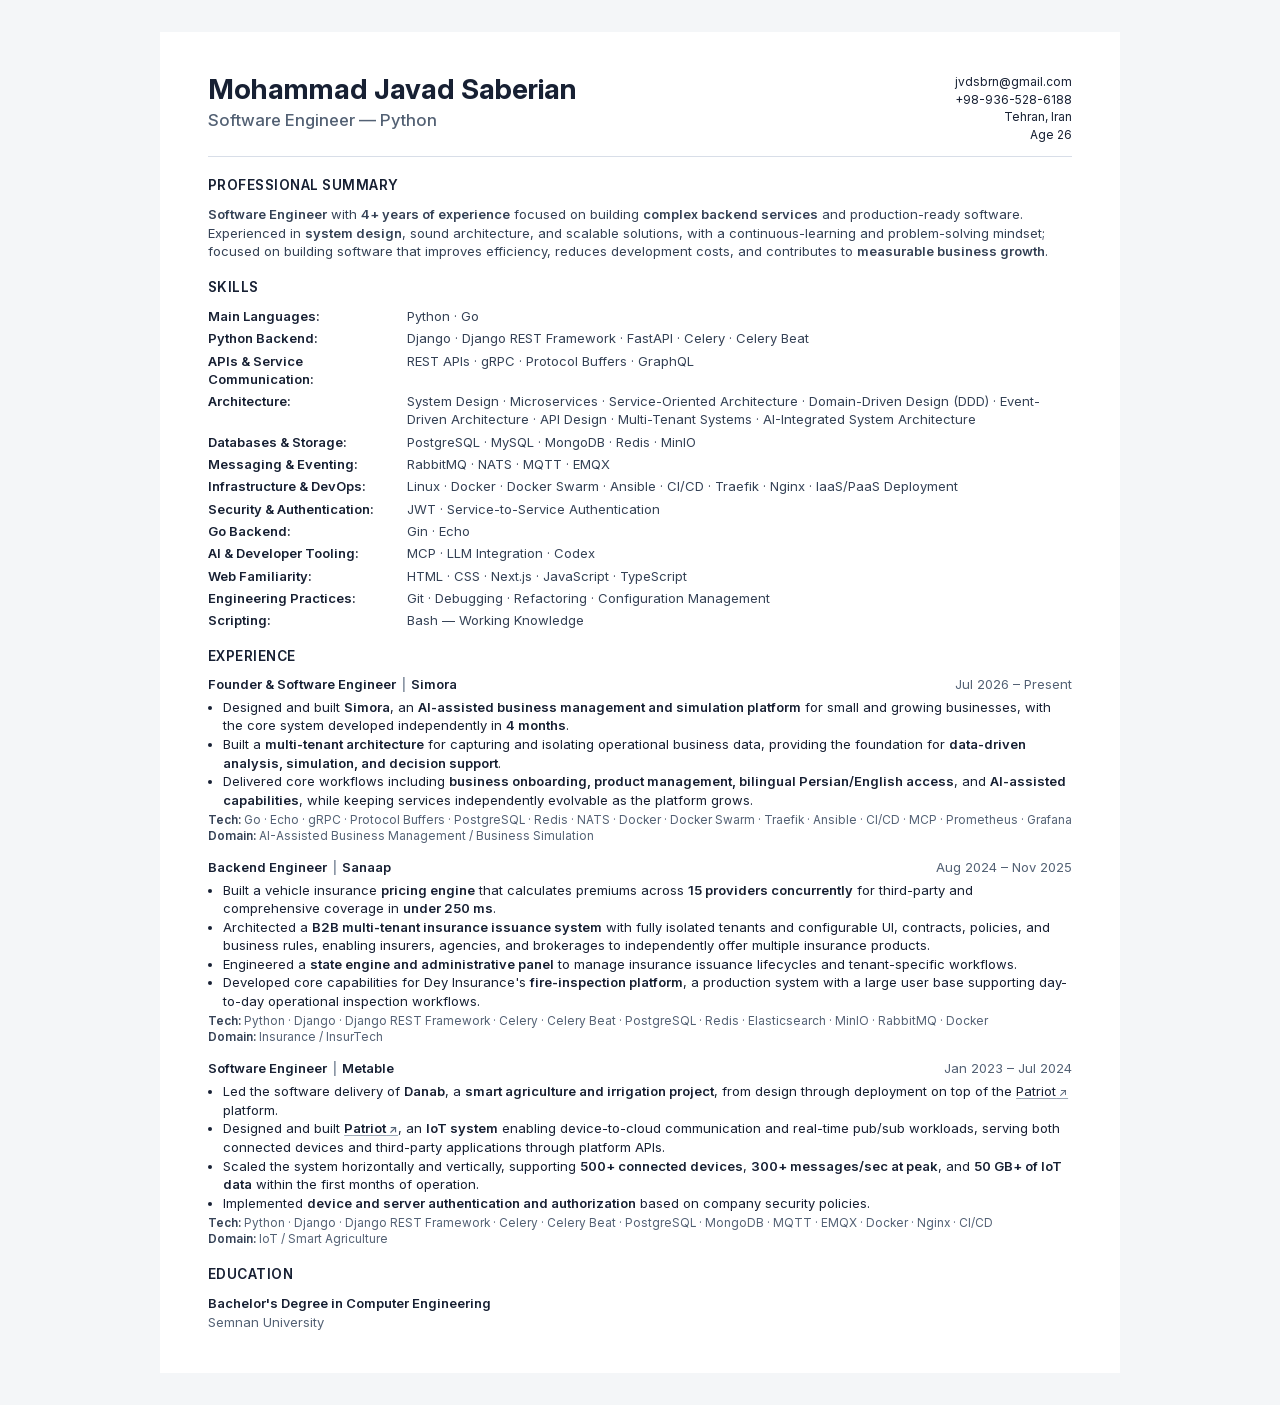
==== docs/resume-python-en.html @ d28bfbec "first commit" ====
<!doctype html>
<html lang="en" dir="ltr">
<head>
  <meta charset="utf-8">
  <meta name="viewport" content="width=device-width, initial-scale=1">
  <title>Software Engineer — Python</title>
  <link rel="stylesheet" href="../../styles/base.css">
  <link rel="stylesheet" href="../../styles/resume.css">
  <link rel="stylesheet" href="../../styles/en.css">
  <link rel="stylesheet" href="../../styles/print.css">
</head>
<body>
  <main class="resume">
    <header class="resume-header">
  <div class="resume-header__identity">
    <h1 class="name">Mohammad Javad Saberian</h1>
    <p class="role">Software Engineer — Python</p>
  </div>
  <address class="resume-header__contact">
    <a href="mailto:jvdsbrn@gmail.com" dir="ltr">jvdsbrn@gmail.com</a>
    <a href="tel:+98-936-528-6188" dir="ltr">+98-936-528-6188</a>
    <span>Tehran, Iran</span>
    <span>Age 26</span>
  </address>
</header>
    <section class="summary" aria-labelledby="summary-heading">
  <h2 id="summary-heading">Professional Summary</h2>
  <p><strong>Software Engineer</strong> with <strong>4+ years of experience</strong> focused on building <strong>complex backend services</strong> and production-ready software. Experienced in <strong>system design</strong>, sound architecture, and scalable solutions, with a continuous-learning and problem-solving mindset; focused on building software that improves efficiency, reduces development costs, and contributes to <strong>measurable business growth</strong>.</p>
</section>
    <section class="skills" aria-labelledby="skills-heading">
  <h2 id="skills-heading">Skills</h2>
  <dl class="skills-list">
    
    <div class="skill-row" dir="ltr">
      <dt>Main Languages</dt>
      <dd><bdi dir="ltr">Python · Go</bdi></dd>
    </div>
    
    <div class="skill-row" dir="ltr">
      <dt>Python Backend</dt>
      <dd><bdi dir="ltr">Django · Django REST Framework · FastAPI · Celery · Celery Beat</bdi></dd>
    </div>
    
    <div class="skill-row" dir="ltr">
      <dt>APIs &amp; Service Communication</dt>
      <dd><bdi dir="ltr">REST APIs · gRPC · Protocol Buffers · GraphQL</bdi></dd>
    </div>
    
    <div class="skill-row" dir="ltr">
      <dt>Architecture</dt>
      <dd><bdi dir="ltr">System Design · Microservices · Service-Oriented Architecture · Domain-Driven Design (DDD) · Event-Driven Architecture · API Design · Multi-Tenant Systems · AI-Integrated System Architecture</bdi></dd>
    </div>
    
    <div class="skill-row" dir="ltr">
      <dt>Databases &amp; Storage</dt>
      <dd><bdi dir="ltr">PostgreSQL · MySQL · MongoDB · Redis · MinIO</bdi></dd>
    </div>
    
    <div class="skill-row" dir="ltr">
      <dt>Messaging &amp; Eventing</dt>
      <dd><bdi dir="ltr">RabbitMQ · NATS · MQTT · EMQX</bdi></dd>
    </div>
    
    <div class="skill-row" dir="ltr">
      <dt>Infrastructure &amp; DevOps</dt>
      <dd><bdi dir="ltr">Linux · Docker · Docker Swarm · Ansible · CI/CD · Traefik · Nginx · IaaS/PaaS Deployment</bdi></dd>
    </div>
    
    <div class="skill-row" dir="ltr">
      <dt>Security &amp; Authentication</dt>
      <dd><bdi dir="ltr">JWT · Service-to-Service Authentication</bdi></dd>
    </div>
    
    <div class="skill-row" dir="ltr">
      <dt>Go Backend</dt>
      <dd><bdi dir="ltr">Gin · Echo</bdi></dd>
    </div>
    
    <div class="skill-row" dir="ltr">
      <dt>AI &amp; Developer Tooling</dt>
      <dd><bdi dir="ltr">MCP · LLM Integration · Codex</bdi></dd>
    </div>
    
    <div class="skill-row" dir="ltr">
      <dt>Web Familiarity</dt>
      <dd><bdi dir="ltr">HTML · CSS · Next.js · JavaScript · TypeScript</bdi></dd>
    </div>
    
    <div class="skill-row" dir="ltr">
      <dt>Engineering Practices</dt>
      <dd><bdi dir="ltr">Git · Debugging · Refactoring · Configuration Management</bdi></dd>
    </div>
    
    <div class="skill-row" dir="ltr">
      <dt>Scripting</dt>
      <dd><bdi dir="ltr">Bash — Working Knowledge</bdi></dd>
    </div>
    
  </dl>
</section>
    
<section class="experience" aria-labelledby="experience-heading">
  <h2 id="experience-heading">Experience</h2>
  
  <article class="experience-item">
    <header class="experience-item__heading">
      <h3>Founder &amp; Software Engineer <span class="experience-item__separator">|</span> Simora</h3>
      <time>Jul 2026 – Present</time>
    </header>
    <ul><li>Designed and built <strong>Simora</strong>, an <strong>AI-assisted business management and simulation platform</strong> for small and growing businesses, with the core system developed independently in <strong>4 months</strong>.</li><li>Built a <strong>multi-tenant architecture</strong> for capturing and isolating operational business data, providing the foundation for <strong>data-driven analysis, simulation, and decision support</strong>.</li><li>Delivered core workflows including <strong>business onboarding, product management, bilingual Persian/English access</strong>, and <strong>AI-assisted capabilities</strong>, while keeping services independently evolvable as the platform grows.</li></ul>
    <p class="experience-item__meta"><span class="experience-item__label">Tech:</span> <bdi dir="ltr">Go · Echo · gRPC · Protocol Buffers · PostgreSQL · Redis · NATS · Docker · Docker Swarm · Traefik · Ansible · CI/CD · MCP · Prometheus · Grafana</bdi></p>
    <p class="experience-item__meta"><span class="experience-item__label">Domain:</span> AI-Assisted Business Management / Business Simulation</p>
  </article>
  
  <article class="experience-item">
    <header class="experience-item__heading">
      <h3>Backend Engineer <span class="experience-item__separator">|</span> Sanaap</h3>
      <time>Aug 2024 – Nov 2025</time>
    </header>
    <ul><li>Built a vehicle insurance <strong>pricing engine</strong> that calculates premiums across <strong>15 providers concurrently</strong> for third-party and comprehensive coverage in <strong>under 250 ms</strong>.</li><li>Architected a <strong>B2B multi-tenant insurance issuance system</strong> with fully isolated tenants and configurable UI, contracts, policies, and business rules, enabling insurers, agencies, and brokerages to independently offer multiple insurance products.</li><li>Engineered a <strong>state engine and administrative panel</strong> to manage insurance issuance lifecycles and tenant-specific workflows.</li><li>Developed core capabilities for Dey Insurance&#39;s <strong>fire-inspection platform</strong>, a production system with a large user base supporting day-to-day operational inspection workflows.</li></ul>
    <p class="experience-item__meta"><span class="experience-item__label">Tech:</span> <bdi dir="ltr">Python · Django · Django REST Framework · Celery · Celery Beat · PostgreSQL · Redis · Elasticsearch · MinIO · RabbitMQ · Docker</bdi></p>
    <p class="experience-item__meta"><span class="experience-item__label">Domain:</span> Insurance / InsurTech</p>
  </article>
  
  <article class="experience-item">
    <header class="experience-item__heading">
      <h3>Software Engineer <span class="experience-item__separator">|</span> Metable</h3>
      <time>Jan 2023 – Jul 2024</time>
    </header>
    <ul><li>Led the software delivery of <strong>Danab</strong>, a <strong>smart agriculture and irrigation project</strong>, from design through deployment on top of the <a class="project-link" href="https://patriiot.metable.ir/" target="_blank" rel="noopener noreferrer" dir="ltr">Patriot<span class="project-link__icon" aria-hidden="true"> ↗</span></a> platform.</li><li>Designed and built <strong><a class="project-link" href="https://patriiot.metable.ir/" target="_blank" rel="noopener noreferrer" dir="ltr">Patriot<span class="project-link__icon" aria-hidden="true"> ↗</span></a></strong>, an <strong>IoT system</strong> enabling device-to-cloud communication and real-time pub/sub workloads, serving both connected devices and third-party applications through platform APIs.</li><li>Scaled the system horizontally and vertically, supporting <strong>500+ connected devices</strong>, <strong>300+ messages/sec at peak</strong>, and <strong>50 GB+ of IoT data</strong> within the first months of operation.</li><li>Implemented <strong>device and server authentication and authorization</strong> based on company security policies.</li></ul>
    <p class="experience-item__meta"><span class="experience-item__label">Tech:</span> <bdi dir="ltr">Python · Django · Django REST Framework · Celery · Celery Beat · PostgreSQL · MongoDB · MQTT · EMQX · Docker · Nginx · CI/CD</bdi></p>
    <p class="experience-item__meta"><span class="experience-item__label">Domain:</span> IoT / Smart Agriculture</p>
  </article>
  
</section>

    
<section class="education" aria-labelledby="education-heading">
  <h2 id="education-heading">Education</h2>
  <article class="education-item">
    <h3>Bachelor&#39;s Degree in Computer Engineering</h3>
    <p>Semnan University</p>
  </article>
</section>

  </main>
</body>
</html>
---- styles/base.css ----
:root {
  color: #172033;
  background: #f4f6f8;
}

* {
  box-sizing: border-box;
}

body {
  margin: 0;
  font-weight: 400;
}
---- styles/resume.css ----
.resume {
  width: calc(100% - 48px);
  max-width: 960px;
  margin: 32px auto;
  padding: 42px 48px;
  background: #ffffff;
}

.resume-header {
  display: grid;
  grid-template-columns: minmax(0, 1fr) auto;
  align-items: start;
  gap: 4mm;
  border-bottom: 1px solid #d8dee8;
  margin-bottom: 5mm;
  padding-bottom: 3.5mm;
}

.resume-header__identity {
  min-width: 0;
}

.resume-header__contact {
  display: flex;
  flex-direction: column;
  gap: 0.4mm;
  font-size: 0.92em;
  font-style: normal;
  line-height: 1.35;
  text-align: end;
}

.resume-header__contact a {
  color: inherit;
  text-decoration: none;
}

.resume-header__contact a:hover {
  text-decoration: underline;
}

.name {
  margin: 0 0 1.5mm;
  color: #172033;
  font-size: 21pt;
  font-weight: 700;
  line-height: 1.1;
}

.role {
  margin: 0;
  color: #536174;
  font-size: 12.5pt;
  font-weight: 500;
  line-height: 1.3;
}

h1,
h2,
p {
  margin-top: 0;
}

h1 {
  margin-bottom: 0;
  font-size: 1.7em;
  font-weight: 600;
}

h2 {
  margin-bottom: 2.5mm;
  font-size: 10.25pt;
  font-weight: 600;
  text-transform: uppercase;
  letter-spacing: 0.035em;
}

.summary p {
  margin-bottom: 0;
  color: #354256;
}

strong {
  font-weight: 600;
}

.skills {
  margin-top: 4.5mm;
}

.skills-list {
  margin: 0;
}

.skill-row {
  display: grid;
  grid-template-columns: minmax(150px, 190px) minmax(0, 1fr);
  align-items: baseline;
  column-gap: 2.5mm;
  margin-bottom: 1.1mm;
  line-height: 1.4;
  text-align: left;
}

.skill-row dt {
  flex: 0 0 auto;
  font-weight: 600;
}

.skill-row dt::after {
  content: ":";
}

.skill-row dd {
  margin: 0;
  color: #354256;
}

.skill-row--secondary {
  margin-top: 1mm;
  color: #536174;
  font-size: 0.92em;
}

.experience,
.education {
  margin-top: 4.5mm;
}

.experience-item,
.education-item {
  break-inside: avoid;
}

.experience-item + .experience-item {
  margin-top: 3.5mm;
}

.experience-item__heading,
.education-item header {
  display: flex;
  justify-content: space-between;
  flex-wrap: wrap;
  gap: 5mm;
}

.experience-item h3,
.education-item h3 {
  margin: 0;
  font-size: inherit;
  font-weight: 600;
}

.experience-item time,
.education-item time {
  flex: 0 0 auto;
  color: #536174;
}

.experience-item__separator {
  color: #8b96a5;
  padding-inline: 0.5mm;
}

.education-item p,
.experience-item__meta {
  margin: 0;
  color: #536174;
}

.experience-item ul {
  margin: 1mm 0;
  padding-inline-start: 4mm;
}

.experience-item__meta {
  font-size: 0.91em;
  line-height: 1.35;
  overflow-wrap: anywhere;
}

.experience-item__label {
  color: #354256;
  font-weight: 600;
}

.experience-item__meta bdi {
  unicode-bidi: isolate;
}

.project-link {
  color: inherit;
  text-decoration: underline;
  text-decoration-color: #9aa7b6;
  text-underline-offset: 0.12em;
}

.project-link__icon {
  color: #536174;
  font-size: 0.85em;
}

a:focus-visible {
  outline: 2px solid #536174;
  outline-offset: 2px;
}

@media (max-width: 768px) {
  .resume {
    width: 100%;
    max-width: none;
    margin: 0;
    padding: 28px 24px;
  }

  .skill-row {
    grid-template-columns: 1fr;
    row-gap: 1.5mm;
    margin-bottom: 3mm;
  }

  .experience-item__heading,
  .education-item header {
    gap: 3mm;
  }

  .resume-header {
    grid-template-columns: 1fr;
  }

  .resume-header__contact {
    text-align: start;
  }
}

@media (max-width: 480px) {
  .resume {
    padding: 16px;
  }

  .resume-header {
    margin-bottom: 4mm;
  }

  .resume {
    overflow-wrap: anywhere;
  }
}
---- styles/en.css ----
@font-face {
  font-family: "Inter";
  src: url("../assets/fonts/inter/Inter-Variable.ttf") format("truetype");
  font-style: normal;
  font-weight: 400;
  font-display: block;
}

@font-face {
  font-family: "Inter";
  src: url("../assets/fonts/inter/Inter-Variable.ttf") format("truetype");
  font-style: normal;
  font-weight: 500;
  font-display: block;
}

@font-face {
  font-family: "Inter";
  src: url("../assets/fonts/inter/Inter-Variable.ttf") format("truetype");
  font-style: normal;
  font-weight: 600;
  font-display: block;
}

@font-face {
  font-family: "Inter";
  src: url("../assets/fonts/inter/Inter-Variable.ttf") format("truetype");
  font-style: normal;
  font-weight: 700;
  font-display: block;
}

html[lang="en"] {
  font-family: "Inter", Arial, sans-serif;
  font-size: 9.75pt;
  line-height: 1.43;
}
---- styles/print.css ----
@page {
  size: 210mm 305mm;
  margin: 9mm 10mm;
}

@media print {
  :root {
    background: #ffffff;
  }

  .resume {
    width: 190mm;
    max-width: none;
    min-height: 287mm;
    margin: 0;
    padding: 0;
  }

  .skill-row {
    display: flex;
    align-items: baseline;
  }

  .skill-row dt {
    flex: 0 0 31mm;
    margin-right: 2.5mm;
  }

  .skill-row dd {
    flex: 1 1 auto;
  }
}
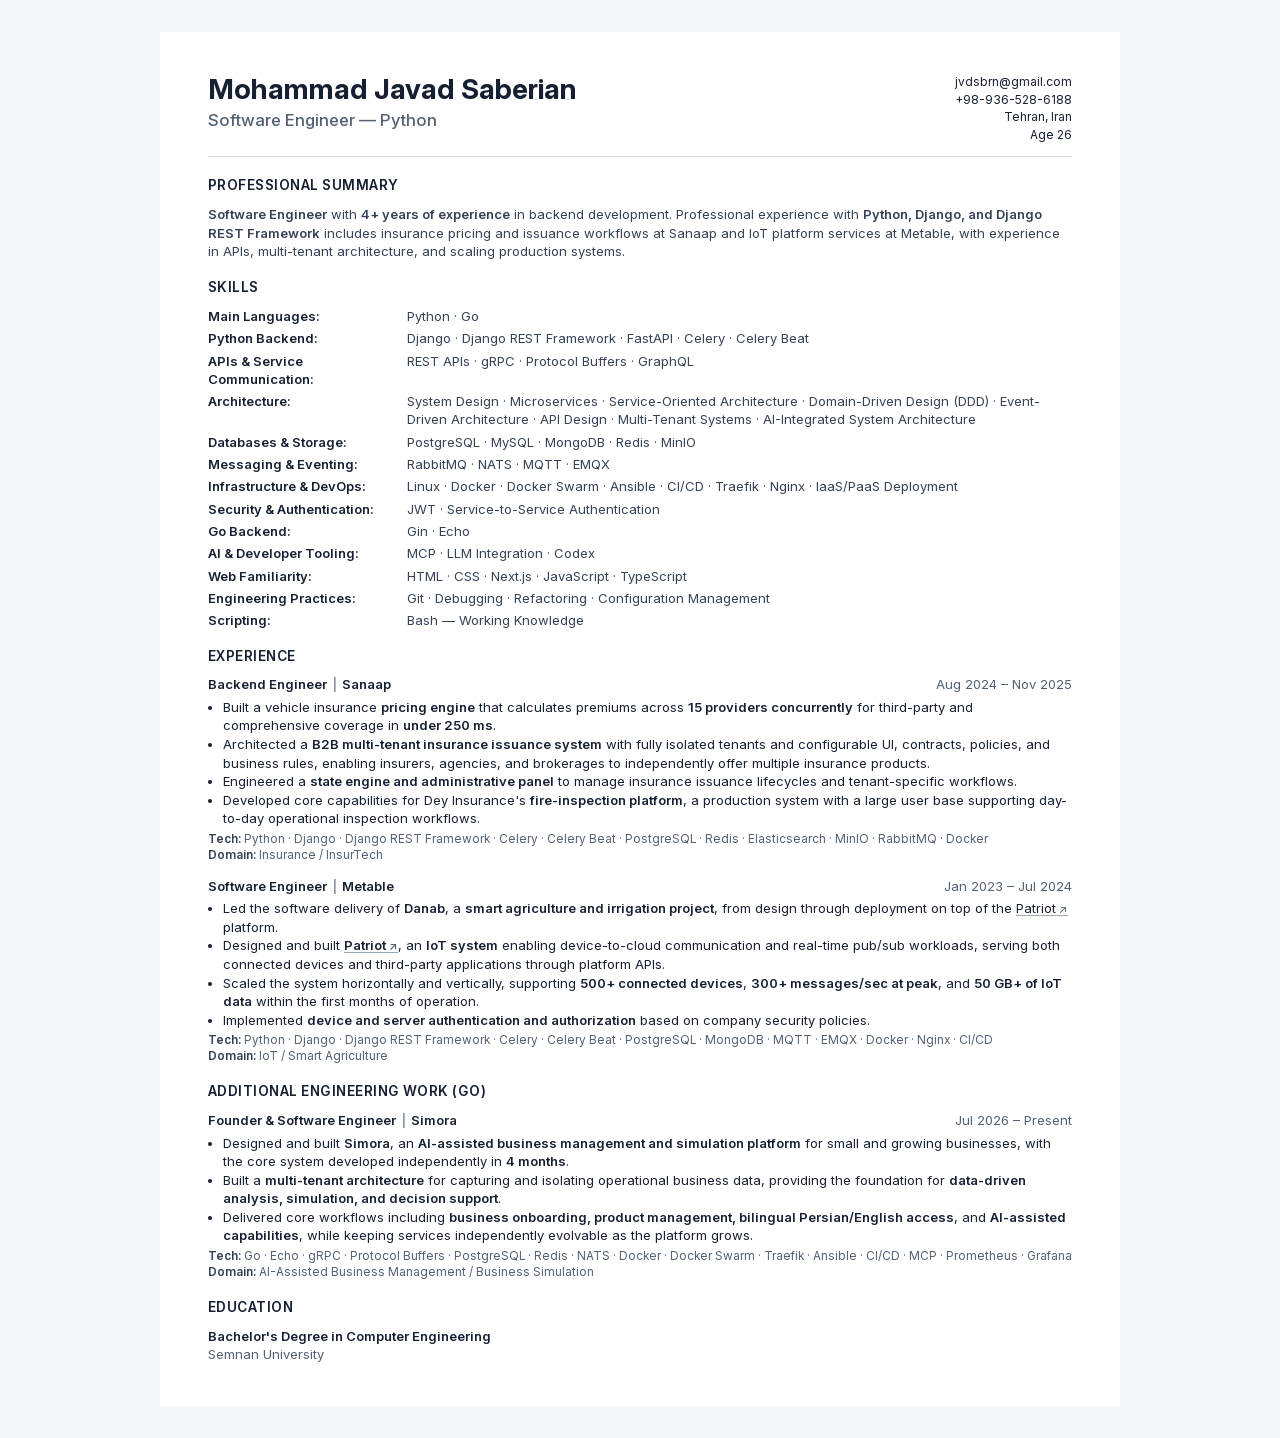
==== commit 0053926f: "fix py resume" ====
--- a/docs/resume-python-en.html
+++ b/docs/resume-python-en.html
@@ -25,83 +25,112 @@
 </header>
     <section class="summary" aria-labelledby="summary-heading">
   <h2 id="summary-heading">Professional Summary</h2>
-  <p><strong>Software Engineer</strong> with <strong>4+ years of experience</strong> focused on building <strong>complex backend services</strong> and production-ready software. Experienced in <strong>system design</strong>, sound architecture, and scalable solutions, with a continuous-learning and problem-solving mindset; focused on building software that improves efficiency, reduces development costs, and contributes to <strong>measurable business growth</strong>.</p>
+  <p><strong>Software Engineer</strong> with <strong>4+ years of experience</strong> in backend development. Professional experience with <strong>Python, Django, and Django REST Framework</strong> includes insurance pricing and issuance workflows at Sanaap and IoT platform services at Metable, with experience in APIs, multi-tenant architecture, and scaling production systems.</p>
 </section>
     <section class="skills" aria-labelledby="skills-heading">
   <h2 id="skills-heading">Skills</h2>
   <dl class="skills-list">
-    
+
     <div class="skill-row" dir="ltr">
       <dt>Main Languages</dt>
       <dd><bdi dir="ltr">Python · Go</bdi></dd>
     </div>
-    
+
     <div class="skill-row" dir="ltr">
       <dt>Python Backend</dt>
       <dd><bdi dir="ltr">Django · Django REST Framework · FastAPI · Celery · Celery Beat</bdi></dd>
     </div>
-    
+
     <div class="skill-row" dir="ltr">
       <dt>APIs &amp; Service Communication</dt>
       <dd><bdi dir="ltr">REST APIs · gRPC · Protocol Buffers · GraphQL</bdi></dd>
     </div>
-    
+
     <div class="skill-row" dir="ltr">
       <dt>Architecture</dt>
       <dd><bdi dir="ltr">System Design · Microservices · Service-Oriented Architecture · Domain-Driven Design (DDD) · Event-Driven Architecture · API Design · Multi-Tenant Systems · AI-Integrated System Architecture</bdi></dd>
     </div>
-    
+
     <div class="skill-row" dir="ltr">
       <dt>Databases &amp; Storage</dt>
       <dd><bdi dir="ltr">PostgreSQL · MySQL · MongoDB · Redis · MinIO</bdi></dd>
     </div>
-    
+
     <div class="skill-row" dir="ltr">
       <dt>Messaging &amp; Eventing</dt>
       <dd><bdi dir="ltr">RabbitMQ · NATS · MQTT · EMQX</bdi></dd>
     </div>
-    
+
     <div class="skill-row" dir="ltr">
       <dt>Infrastructure &amp; DevOps</dt>
       <dd><bdi dir="ltr">Linux · Docker · Docker Swarm · Ansible · CI/CD · Traefik · Nginx · IaaS/PaaS Deployment</bdi></dd>
     </div>
-    
+
     <div class="skill-row" dir="ltr">
       <dt>Security &amp; Authentication</dt>
       <dd><bdi dir="ltr">JWT · Service-to-Service Authentication</bdi></dd>
     </div>
-    
+
     <div class="skill-row" dir="ltr">
       <dt>Go Backend</dt>
       <dd><bdi dir="ltr">Gin · Echo</bdi></dd>
     </div>
-    
+
     <div class="skill-row" dir="ltr">
       <dt>AI &amp; Developer Tooling</dt>
       <dd><bdi dir="ltr">MCP · LLM Integration · Codex</bdi></dd>
     </div>
-    
+
     <div class="skill-row" dir="ltr">
       <dt>Web Familiarity</dt>
       <dd><bdi dir="ltr">HTML · CSS · Next.js · JavaScript · TypeScript</bdi></dd>
     </div>
-    
+
     <div class="skill-row" dir="ltr">
       <dt>Engineering Practices</dt>
       <dd><bdi dir="ltr">Git · Debugging · Refactoring · Configuration Management</bdi></dd>
     </div>
-    
+
     <div class="skill-row" dir="ltr">
       <dt>Scripting</dt>
       <dd><bdi dir="ltr">Bash — Working Knowledge</bdi></dd>
     </div>
-    
+
   </dl>
 </section>
-    
+
 <section class="experience" aria-labelledby="experience-heading">
   <h2 id="experience-heading">Experience</h2>
-  
+
+  <article class="experience-item">
+    <header class="experience-item__heading">
+      <h3>Backend Engineer <span class="experience-item__separator">|</span> Sanaap</h3>
+      <time>Aug 2024 – Nov 2025</time>
+    </header>
+    <ul><li>Built a vehicle insurance <strong>pricing engine</strong> that calculates premiums across <strong>15 providers concurrently</strong> for third-party and comprehensive coverage in <strong>under 250 ms</strong>.</li><li>Architected a <strong>B2B multi-tenant insurance issuance system</strong> with fully isolated tenants and configurable UI, contracts, policies, and business rules, enabling insurers, agencies, and brokerages to independently offer multiple insurance products.</li><li>Engineered a <strong>state engine and administrative panel</strong> to manage insurance issuance lifecycles and tenant-specific workflows.</li><li>Developed core capabilities for Dey Insurance&#39;s <strong>fire-inspection platform</strong>, a production system with a large user base supporting day-to-day operational inspection workflows.</li></ul>
+    <p class="experience-item__meta"><span class="experience-item__label">Tech:</span> <bdi dir="ltr">Python · Django · Django REST Framework · Celery · Celery Beat · PostgreSQL · Redis · Elasticsearch · MinIO · RabbitMQ · Docker</bdi></p>
+    <p class="experience-item__meta"><span class="experience-item__label">Domain:</span> Insurance / InsurTech</p>
+  </article>
+
+  <article class="experience-item">
+    <header class="experience-item__heading">
+      <h3>Software Engineer <span class="experience-item__separator">|</span> Metable</h3>
+      <time>Jan 2023 – Jul 2024</time>
+    </header>
+    <ul><li>Led the software delivery of <strong>Danab</strong>, a <strong>smart agriculture and irrigation project</strong>, from design through deployment on top of the <a class="project-link" href="https://patriiot.metable.ir/" target="_blank" rel="noopener noreferrer" dir="ltr">Patriot<span class="project-link__icon" aria-hidden="true"> ↗</span></a> platform.</li><li>Designed and built <strong><a class="project-link" href="https://patriiot.metable.ir/" target="_blank" rel="noopener noreferrer" dir="ltr">Patriot<span class="project-link__icon" aria-hidden="true"> ↗</span></a></strong>, an <strong>IoT system</strong> enabling device-to-cloud communication and real-time pub/sub workloads, serving both connected devices and third-party applications through platform APIs.</li><li>Scaled the system horizontally and vertically, supporting <strong>500+ connected devices</strong>, <strong>300+ messages/sec at peak</strong>, and <strong>50 GB+ of IoT data</strong> within the first months of operation.</li><li>Implemented <strong>device and server authentication and authorization</strong> based on company security policies.</li></ul>
+    <p class="experience-item__meta"><span class="experience-item__label">Tech:</span> <bdi dir="ltr">Python · Django · Django REST Framework · Celery · Celery Beat · PostgreSQL · MongoDB · MQTT · EMQX · Docker · Nginx · CI/CD</bdi></p>
+    <p class="experience-item__meta"><span class="experience-item__label">Domain:</span> IoT / Smart Agriculture</p>
+  </article>
+
+</section>
+
+
+
+
+
+<section class="experience" aria-labelledby="secondary-experience-heading">
+  <h2 id="secondary-experience-heading">Additional Engineering Work (Go)</h2>
+
   <article class="experience-item">
     <header class="experience-item__heading">
       <h3>Founder &amp; Software Engineer <span class="experience-item__separator">|</span> Simora</h3>
@@ -111,30 +140,11 @@
     <p class="experience-item__meta"><span class="experience-item__label">Tech:</span> <bdi dir="ltr">Go · Echo · gRPC · Protocol Buffers · PostgreSQL · Redis · NATS · Docker · Docker Swarm · Traefik · Ansible · CI/CD · MCP · Prometheus · Grafana</bdi></p>
     <p class="experience-item__meta"><span class="experience-item__label">Domain:</span> AI-Assisted Business Management / Business Simulation</p>
   </article>
-  
-  <article class="experience-item">
-    <header class="experience-item__heading">
-      <h3>Backend Engineer <span class="experience-item__separator">|</span> Sanaap</h3>
-      <time>Aug 2024 – Nov 2025</time>
-    </header>
-    <ul><li>Built a vehicle insurance <strong>pricing engine</strong> that calculates premiums across <strong>15 providers concurrently</strong> for third-party and comprehensive coverage in <strong>under 250 ms</strong>.</li><li>Architected a <strong>B2B multi-tenant insurance issuance system</strong> with fully isolated tenants and configurable UI, contracts, policies, and business rules, enabling insurers, agencies, and brokerages to independently offer multiple insurance products.</li><li>Engineered a <strong>state engine and administrative panel</strong> to manage insurance issuance lifecycles and tenant-specific workflows.</li><li>Developed core capabilities for Dey Insurance&#39;s <strong>fire-inspection platform</strong>, a production system with a large user base supporting day-to-day operational inspection workflows.</li></ul>
-    <p class="experience-item__meta"><span class="experience-item__label">Tech:</span> <bdi dir="ltr">Python · Django · Django REST Framework · Celery · Celery Beat · PostgreSQL · Redis · Elasticsearch · MinIO · RabbitMQ · Docker</bdi></p>
-    <p class="experience-item__meta"><span class="experience-item__label">Domain:</span> Insurance / InsurTech</p>
-  </article>
-  
-  <article class="experience-item">
-    <header class="experience-item__heading">
-      <h3>Software Engineer <span class="experience-item__separator">|</span> Metable</h3>
-      <time>Jan 2023 – Jul 2024</time>
-    </header>
-    <ul><li>Led the software delivery of <strong>Danab</strong>, a <strong>smart agriculture and irrigation project</strong>, from design through deployment on top of the <a class="project-link" href="https://patriiot.metable.ir/" target="_blank" rel="noopener noreferrer" dir="ltr">Patriot<span class="project-link__icon" aria-hidden="true"> ↗</span></a> platform.</li><li>Designed and built <strong><a class="project-link" href="https://patriiot.metable.ir/" target="_blank" rel="noopener noreferrer" dir="ltr">Patriot<span class="project-link__icon" aria-hidden="true"> ↗</span></a></strong>, an <strong>IoT system</strong> enabling device-to-cloud communication and real-time pub/sub workloads, serving both connected devices and third-party applications through platform APIs.</li><li>Scaled the system horizontally and vertically, supporting <strong>500+ connected devices</strong>, <strong>300+ messages/sec at peak</strong>, and <strong>50 GB+ of IoT data</strong> within the first months of operation.</li><li>Implemented <strong>device and server authentication and authorization</strong> based on company security policies.</li></ul>
-    <p class="experience-item__meta"><span class="experience-item__label">Tech:</span> <bdi dir="ltr">Python · Django · Django REST Framework · Celery · Celery Beat · PostgreSQL · MongoDB · MQTT · EMQX · Docker · Nginx · CI/CD</bdi></p>
-    <p class="experience-item__meta"><span class="experience-item__label">Domain:</span> IoT / Smart Agriculture</p>
-  </article>
-  
+
 </section>
 
-    
+
+
 <section class="education" aria-labelledby="education-heading">
   <h2 id="education-heading">Education</h2>
   <article class="education-item">
